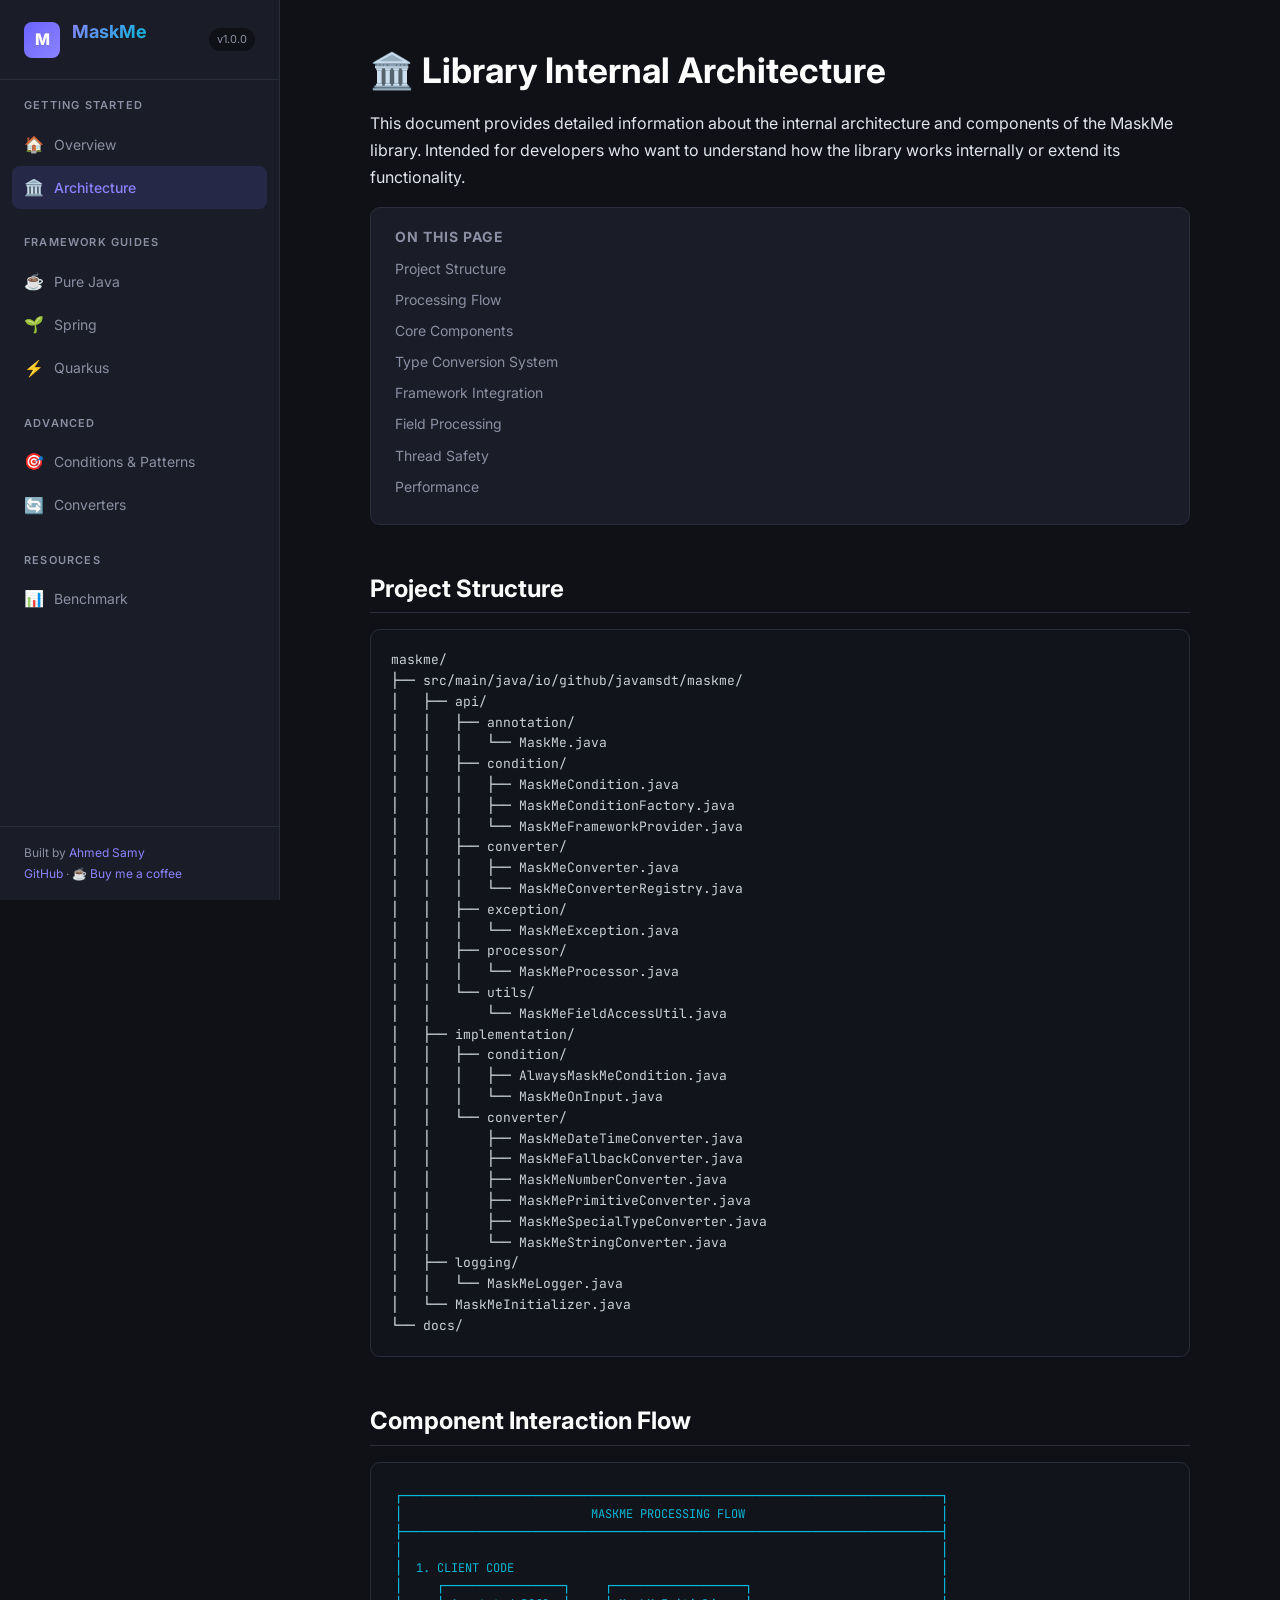
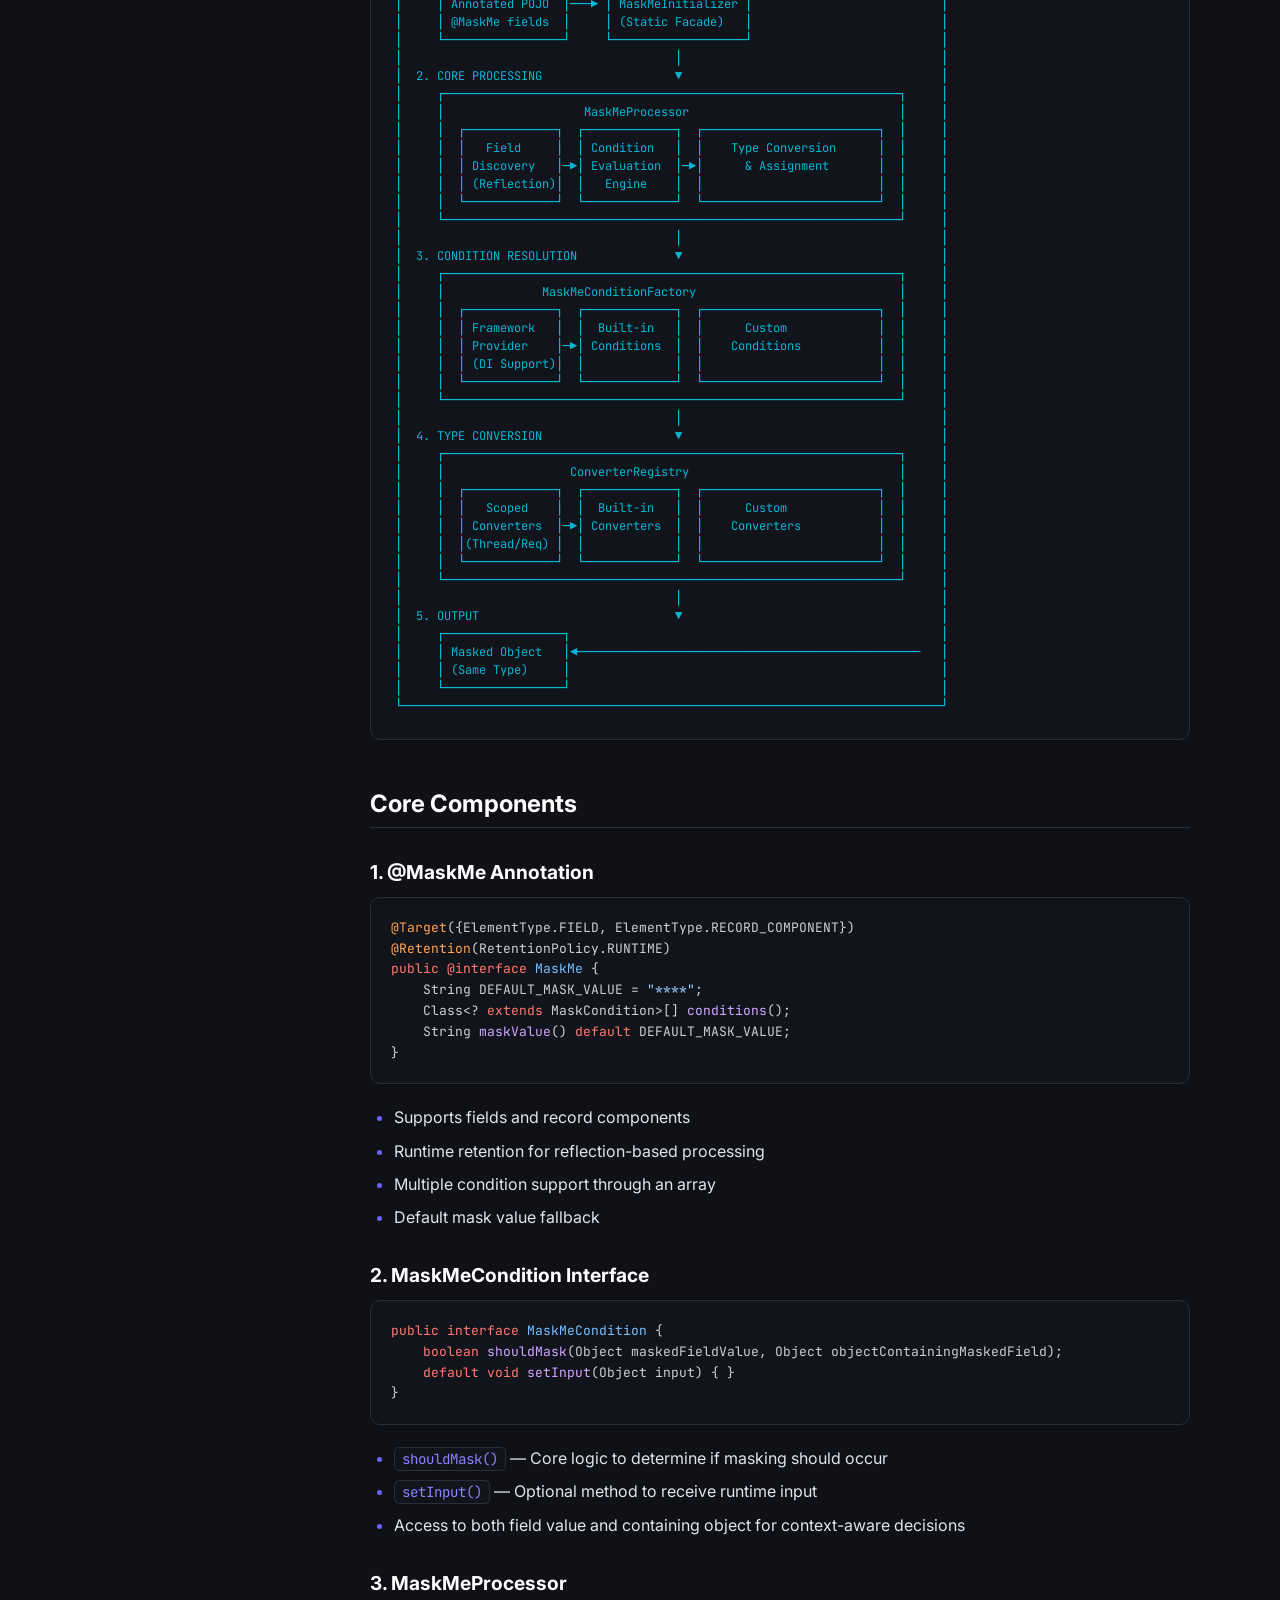
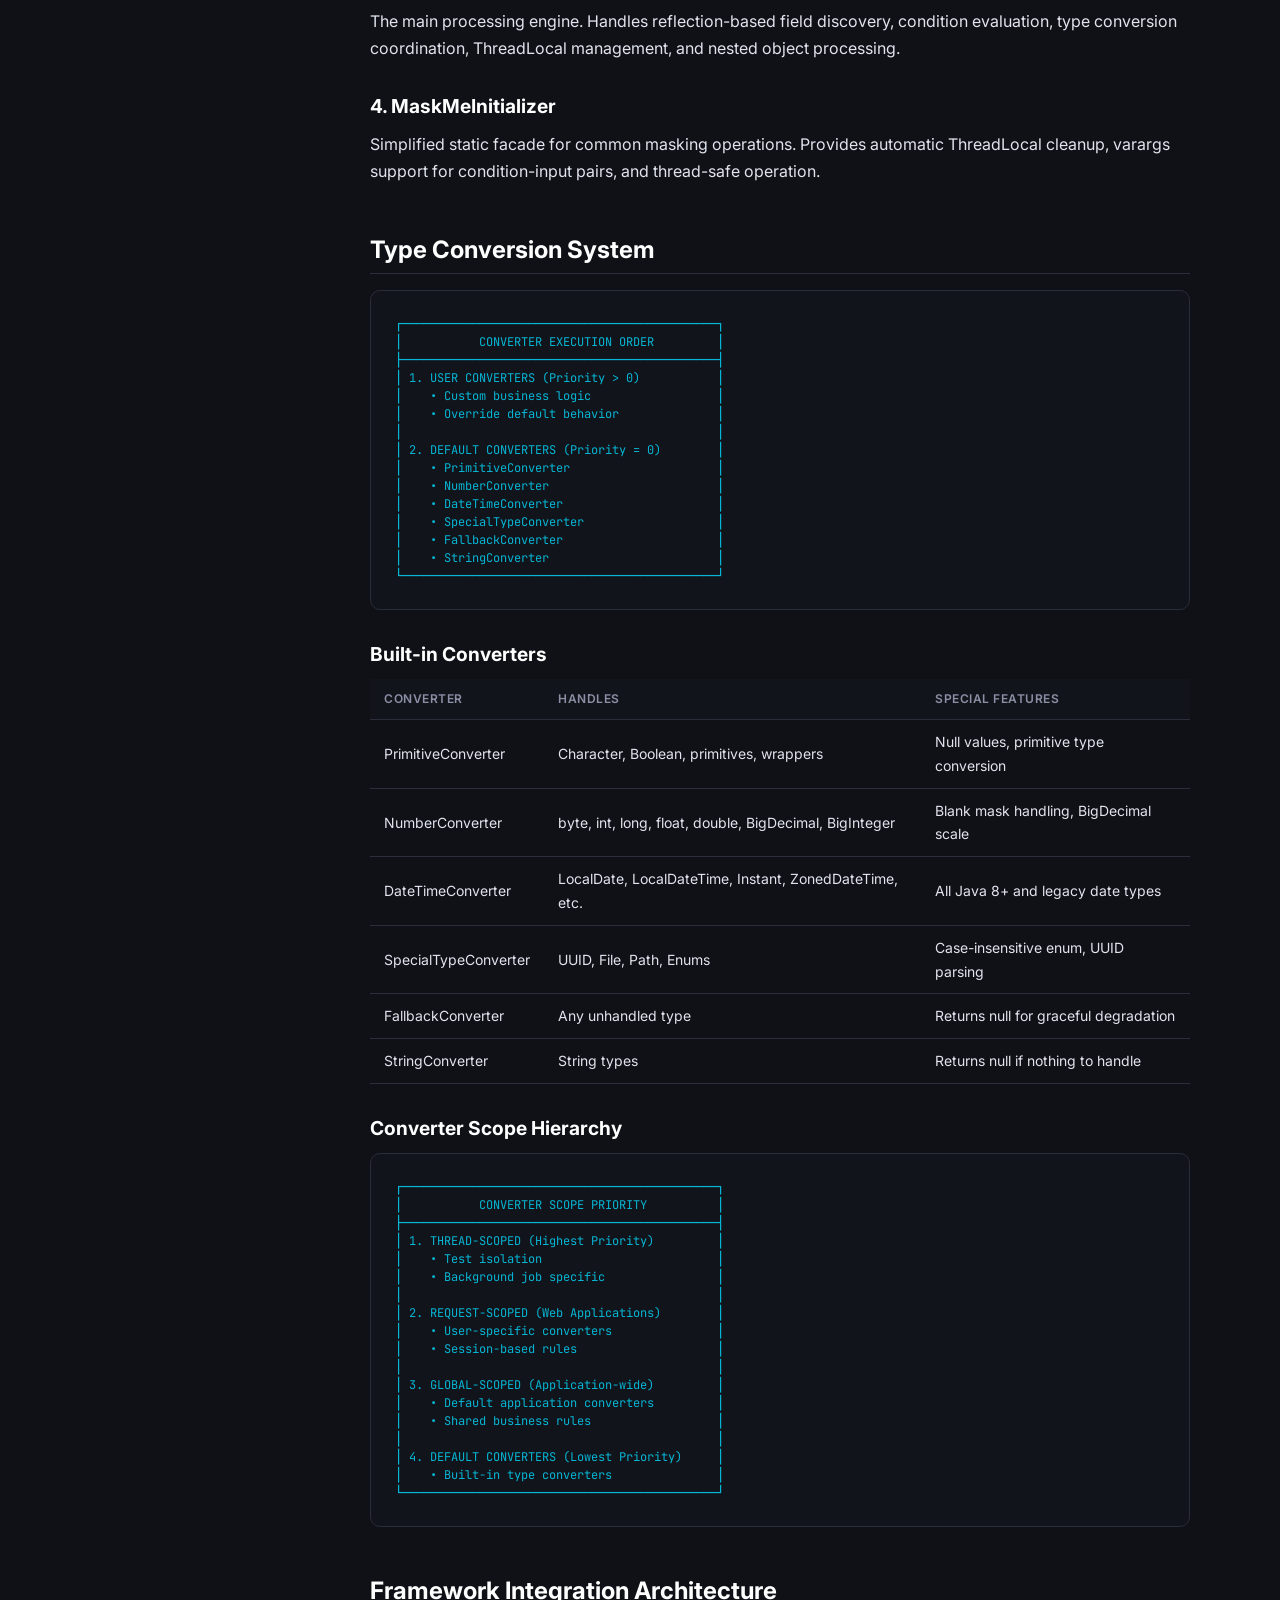
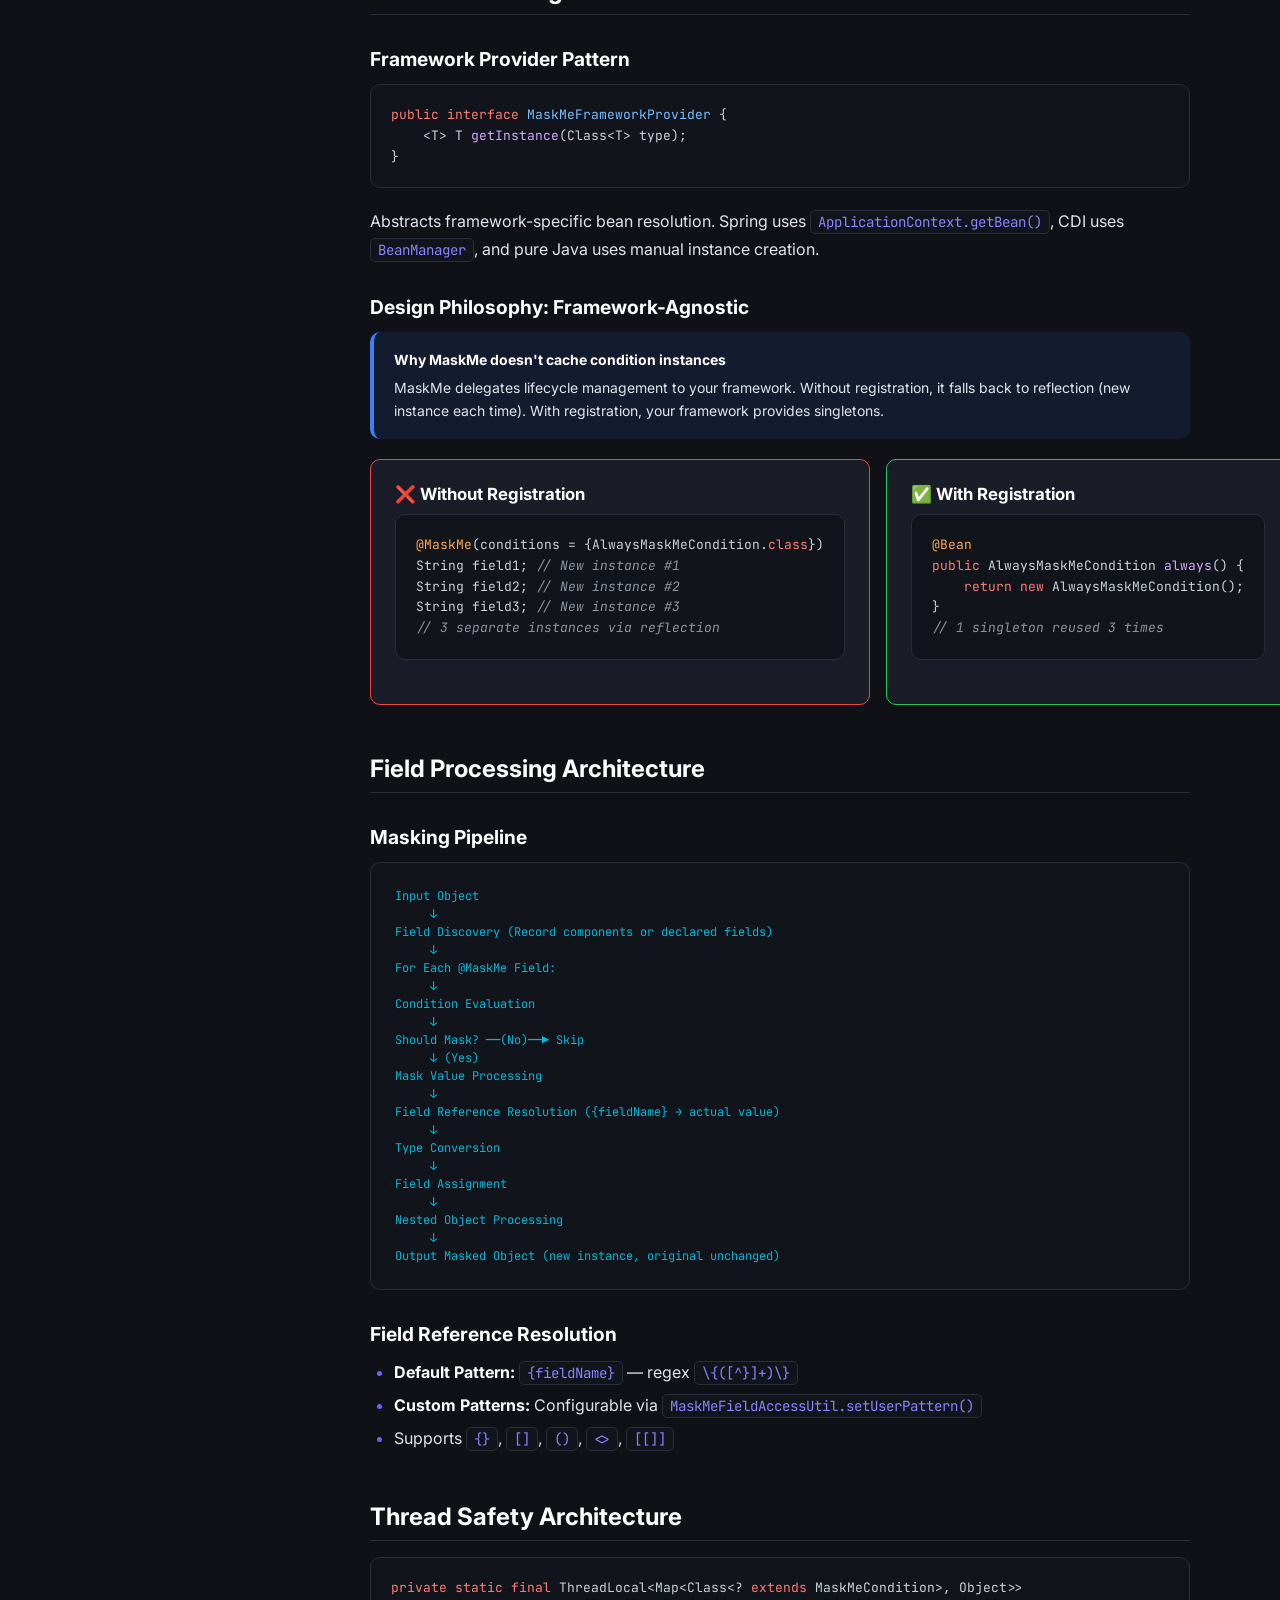
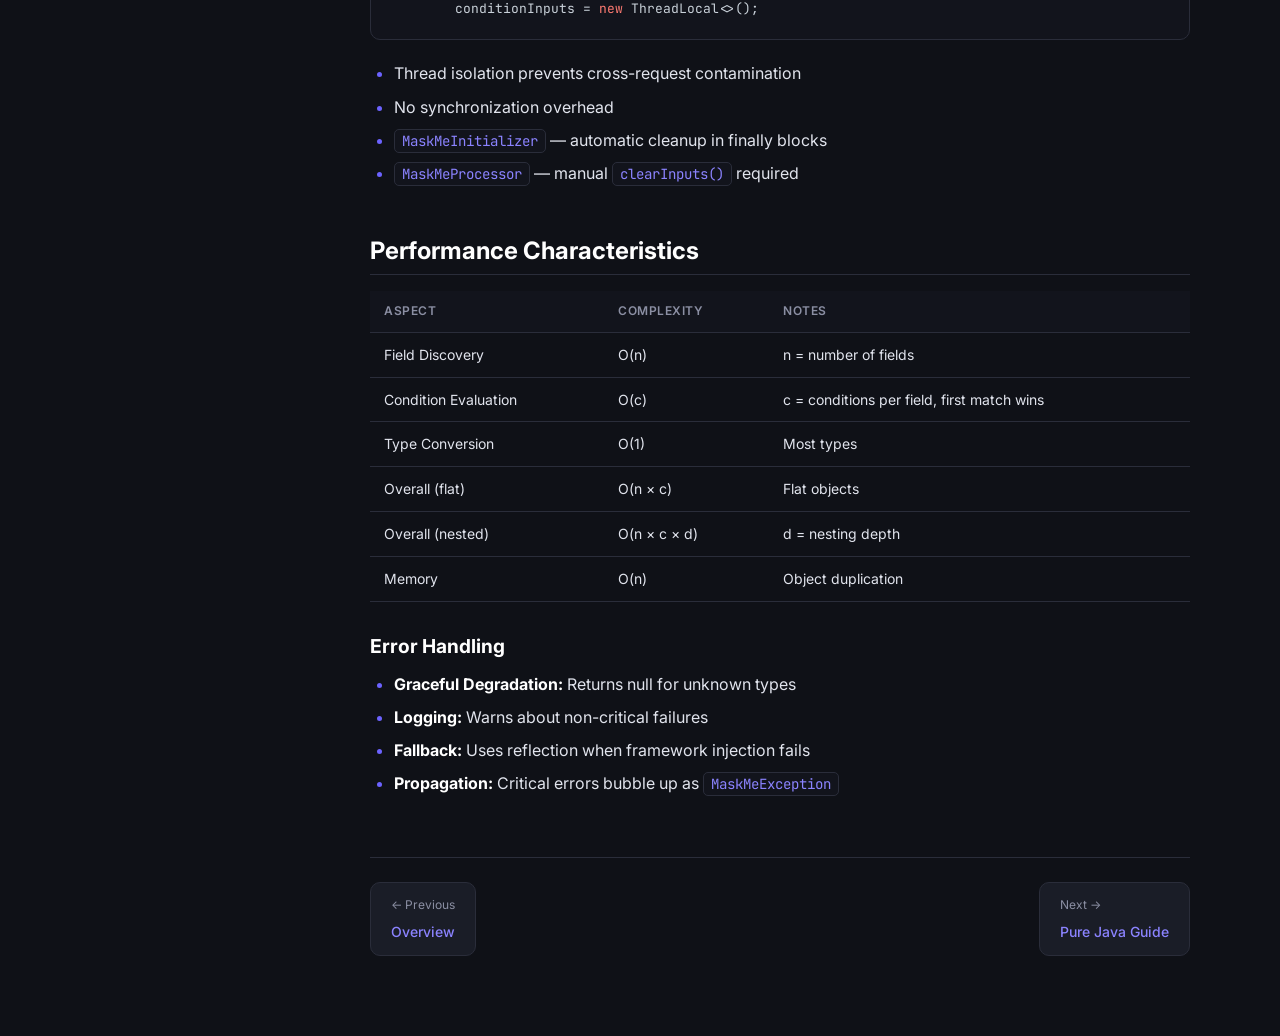
==== website/architecture.html @ a773957c "Adding HTML pages to document the project for easier readability and navigation" ====
<!DOCTYPE html>
<html lang="en">
<head>
  <meta charset="UTF-8">
  <meta name="viewport" content="width=device-width, initial-scale=1.0">
  <title>Architecture – MaskMe</title>
  <link rel="preconnect" href="https://fonts.googleapis.com">
  <link href="https://fonts.googleapis.com/css2?family=Inter:wght@400;500;600;700;800&family=JetBrains+Mono:wght@400;500&display=swap" rel="stylesheet">
  <link rel="stylesheet" href="css/style.css">
</head>
<body>
<button class="menu-toggle" aria-label="Toggle menu">☰</button>
<div class="sidebar-overlay"></div>

<div class="layout">
  <aside class="sidebar">
    <div class="sidebar-header">
      <div class="logo">M</div>
      <h1>MaskMe</h1>
      <span class="version">v1.0.0</span>
    </div>
    <nav class="sidebar-nav">
      <div class="nav-section">
        <div class="nav-section-title">Getting Started</div>
        <a href="index.html" class="nav-link"><span class="icon">🏠</span> Overview</a>
        <a href="architecture.html" class="nav-link active"><span class="icon">🏛️</span> Architecture</a>
      </div>
      <div class="nav-section">
        <div class="nav-section-title">Framework Guides</div>
        <a href="pure-java.html" class="nav-link"><span class="icon">☕</span> Pure Java</a>
        <a href="spring.html" class="nav-link"><span class="icon">🌱</span> Spring</a>
        <a href="quarkus.html" class="nav-link"><span class="icon">⚡</span> Quarkus</a>
      </div>
      <div class="nav-section">
        <div class="nav-section-title">Advanced</div>
        <a href="conditions.html" class="nav-link"><span class="icon">🎯</span> Conditions &amp; Patterns</a>
        <a href="converters.html" class="nav-link"><span class="icon">🔄</span> Converters</a>
      </div>
      <div class="nav-section">
        <div class="nav-section-title">Resources</div>
        <a href="benchmark.html" class="nav-link"><span class="icon">📊</span> Benchmark</a>
      </div>
    </nav>
    <div class="sidebar-footer">
      Built by <a href="https://www.linkedin.com/in/java-msdt/" target="_blank">Ahmed Samy</a><br>
      <a href="https://github.com/JAVA-MSDT/maskme" target="_blank">GitHub</a> · <a href="https://revolut.me/ahmedsamy85" target="_blank">☕ Buy me a coffee</a>
    </div>
  </aside>

  <main class="main">
    <div class="content">

      <h1>🏛️ Library Internal Architecture</h1>
      <p>This document provides detailed information about the internal architecture and components of the MaskMe library. Intended for developers who want to understand how the library works internally or extend its functionality.</p>

      <!-- TOC -->
      <div class="toc">
        <h4>On This Page</h4>
        <ul>
          <li><a href="#project-structure">Project Structure</a></li>
          <li><a href="#processing-flow">Processing Flow</a></li>
          <li><a href="#core-components">Core Components</a></li>
          <li><a href="#type-conversion">Type Conversion System</a></li>
          <li><a href="#framework-integration">Framework Integration</a></li>
          <li><a href="#field-processing">Field Processing</a></li>
          <li><a href="#thread-safety">Thread Safety</a></li>
          <li><a href="#performance">Performance</a></li>
        </ul>
      </div>

      <!-- Project Structure -->
      <h2 id="project-structure">Project Structure</h2>
<pre>maskme/
├── src/main/java/io/github/javamsdt/maskme/
│   ├── api/
│   │   ├── annotation/
│   │   │   └── MaskMe.java
│   │   ├── condition/
│   │   │   ├── MaskMeCondition.java
│   │   │   ├── MaskMeConditionFactory.java
│   │   │   └── MaskMeFrameworkProvider.java
│   │   ├── converter/
│   │   │   ├── MaskMeConverter.java
│   │   │   └── MaskMeConverterRegistry.java
│   │   ├── exception/
│   │   │   └── MaskMeException.java
│   │   ├── processor/
│   │   │   └── MaskMeProcessor.java
│   │   └── utils/
│   │       └── MaskMeFieldAccessUtil.java
│   ├── implementation/
│   │   ├── condition/
│   │   │   ├── AlwaysMaskMeCondition.java
│   │   │   └── MaskMeOnInput.java
│   │   └── converter/
│   │       ├── MaskMeDateTimeConverter.java
│   │       ├── MaskMeFallbackConverter.java
│   │       ├── MaskMeNumberConverter.java
│   │       ├── MaskMePrimitiveConverter.java
│   │       ├── MaskMeSpecialTypeConverter.java
│   │       └── MaskMeStringConverter.java
│   ├── logging/
│   │   └── MaskMeLogger.java
│   └── MaskMeInitializer.java
└── docs/</pre>

      <!-- Processing Flow -->
      <h2 id="processing-flow">Component Interaction Flow</h2>
      <div class="diagram">┌─────────────────────────────────────────────────────────────────────────────┐
│                           MASKME PROCESSING FLOW                            │
├─────────────────────────────────────────────────────────────────────────────┤
│                                                                             │
│  1. CLIENT CODE                                                             │
│     ┌─────────────────┐     ┌───────────────────┐                           │
│     │ Annotated POJO  │───▶ │ MaskMeInitializer │                           │
│     │ @MaskMe fields  │     │ (Static Facade)   │                           │
│     └─────────────────┘     └───────────────────┘                           │
│                                       │                                     │
│  2. CORE PROCESSING                   ▼                                     │
│     ┌─────────────────────────────────────────────────────────────────┐     │
│     │                    MaskMeProcessor                              │     │
│     │  ┌─────────────┐  ┌─────────────┐  ┌─────────────────────────┐  │     │
│     │  │   Field     │  │ Condition   │  │    Type Conversion      │  │     │
│     │  │ Discovery   │─▶│ Evaluation  │─▶│      &amp; Assignment       │  │     │
│     │  │ (Reflection)│  │   Engine    │  │                         │  │     │
│     │  └─────────────┘  └─────────────┘  └─────────────────────────┘  │     │
│     └─────────────────────────────────────────────────────────────────┘     │
│                                       │                                     │
│  3. CONDITION RESOLUTION              ▼                                     │
│     ┌─────────────────────────────────────────────────────────────────┐     │
│     │              MaskMeConditionFactory                             │     │
│     │  ┌─────────────┐  ┌─────────────┐  ┌─────────────────────────┐  │     │
│     │  │ Framework   │  │  Built-in   │  │      Custom             │  │     │
│     │  │ Provider    │─▶│ Conditions  │  │    Conditions           │  │     │
│     │  │ (DI Support)│  │             │  │                         │  │     │
│     │  └─────────────┘  └─────────────┘  └─────────────────────────┘  │     │
│     └─────────────────────────────────────────────────────────────────┘     │
│                                       │                                     │
│  4. TYPE CONVERSION                   ▼                                     │
│     ┌─────────────────────────────────────────────────────────────────┐     │
│     │                  ConverterRegistry                              │     │
│     │  ┌─────────────┐  ┌─────────────┐  ┌─────────────────────────┐  │     │
│     │  │   Scoped    │  │  Built-in   │  │      Custom             │  │     │
│     │  │ Converters  │─▶│ Converters  │  │    Converters           │  │     │
│     │  │(Thread/Req) │  │             │  │                         │  │     │
│     │  └─────────────┘  └─────────────┘  └─────────────────────────┘  │     │
│     └─────────────────────────────────────────────────────────────────┘     │
│                                       │                                     │
│  5. OUTPUT                            ▼                                     │
│     ┌─────────────────┐                                                     │
│     │ Masked Object   │◀─────────────────────────────────────────────────   │
│     │ (Same Type)     │                                                     │
│     └─────────────────┘                                                     │
└─────────────────────────────────────────────────────────────────────────────┘</div>

      <!-- Core Components -->
      <h2 id="core-components">Core Components</h2>

      <h3>1. @MaskMe Annotation</h3>
<pre><span class="an">@Target</span>({ElementType.FIELD, ElementType.RECORD_COMPONENT})
<span class="an">@Retention</span>(RetentionPolicy.RUNTIME)
<span class="kw">public @interface</span> <span class="tp">MaskMe</span> {
    String DEFAULT_MASK_VALUE = <span class="str">"****"</span>;
    Class&lt;? <span class="kw">extends</span> MaskCondition&gt;[] <span class="fn">conditions</span>();
    String <span class="fn">maskValue</span>() <span class="kw">default</span> DEFAULT_MASK_VALUE;
}</pre>
      <ul>
        <li>Supports fields and record components</li>
        <li>Runtime retention for reflection-based processing</li>
        <li>Multiple condition support through an array</li>
        <li>Default mask value fallback</li>
      </ul>

      <h3>2. MaskMeCondition Interface</h3>
<pre><span class="kw">public interface</span> <span class="tp">MaskMeCondition</span> {
    <span class="kw">boolean</span> <span class="fn">shouldMask</span>(Object maskedFieldValue, Object objectContainingMaskedField);
    <span class="kw">default void</span> <span class="fn">setInput</span>(Object input) { }
}</pre>
      <ul>
        <li><code>shouldMask()</code> — Core logic to determine if masking should occur</li>
        <li><code>setInput()</code> — Optional method to receive runtime input</li>
        <li>Access to both field value and containing object for context-aware decisions</li>
      </ul>

      <h3>3. MaskMeProcessor</h3>
      <p>The main processing engine. Handles reflection-based field discovery, condition evaluation, type conversion coordination, ThreadLocal management, and nested object processing.</p>

      <h3>4. MaskMeInitializer</h3>
      <p>Simplified static facade for common masking operations. Provides automatic ThreadLocal cleanup, varargs support for condition-input pairs, and thread-safe operation.</p>

      <!-- Type Conversion -->
      <h2 id="type-conversion">Type Conversion System</h2>

      <div class="diagram">┌─────────────────────────────────────────────┐
│           CONVERTER EXECUTION ORDER         │
├─────────────────────────────────────────────┤
│ 1. USER CONVERTERS (Priority &gt; 0)           │
│    • Custom business logic                  │
│    • Override default behavior              │
│                                             │
│ 2. DEFAULT CONVERTERS (Priority = 0)        │
│    • PrimitiveConverter                     │
│    • NumberConverter                        │
│    • DateTimeConverter                      │
│    • SpecialTypeConverter                   │
│    • FallbackConverter                      │
│    • StringConverter                        │
└─────────────────────────────────────────────┘</div>

      <h3>Built-in Converters</h3>
      <table>
        <thead><tr><th>Converter</th><th>Handles</th><th>Special Features</th></tr></thead>
        <tbody>
          <tr><td>PrimitiveConverter</td><td>Character, Boolean, primitives, wrappers</td><td>Null values, primitive type conversion</td></tr>
          <tr><td>NumberConverter</td><td>byte, int, long, float, double, BigDecimal, BigInteger</td><td>Blank mask handling, BigDecimal scale</td></tr>
          <tr><td>DateTimeConverter</td><td>LocalDate, LocalDateTime, Instant, ZonedDateTime, etc.</td><td>All Java 8+ and legacy date types</td></tr>
          <tr><td>SpecialTypeConverter</td><td>UUID, File, Path, Enums</td><td>Case-insensitive enum, UUID parsing</td></tr>
          <tr><td>FallbackConverter</td><td>Any unhandled type</td><td>Returns null for graceful degradation</td></tr>
          <tr><td>StringConverter</td><td>String types</td><td>Returns null if nothing to handle</td></tr>
        </tbody>
      </table>

      <h3>Converter Scope Hierarchy</h3>
      <div class="diagram">┌─────────────────────────────────────────────┐
│           CONVERTER SCOPE PRIORITY          │
├─────────────────────────────────────────────┤
│ 1. THREAD-SCOPED (Highest Priority)         │
│    • Test isolation                         │
│    • Background job specific                │
│                                             │
│ 2. REQUEST-SCOPED (Web Applications)        │
│    • User-specific converters               │
│    • Session-based rules                    │
│                                             │
│ 3. GLOBAL-SCOPED (Application-wide)         │
│    • Default application converters         │
│    • Shared business rules                  │
│                                             │
│ 4. DEFAULT CONVERTERS (Lowest Priority)     │
│    • Built-in type converters               │
└─────────────────────────────────────────────┘</div>

      <!-- Framework Integration -->
      <h2 id="framework-integration">Framework Integration Architecture</h2>

      <h3>Framework Provider Pattern</h3>
<pre><span class="kw">public interface</span> <span class="tp">MaskMeFrameworkProvider</span> {
    &lt;T&gt; T <span class="fn">getInstance</span>(Class&lt;T&gt; type);
}</pre>
      <p>Abstracts framework-specific bean resolution. Spring uses <code>ApplicationContext.getBean()</code>, CDI uses <code>BeanManager</code>, and pure Java uses manual instance creation.</p>

      <h3>Design Philosophy: Framework-Agnostic</h3>
      <div class="callout info">
        <strong>Why MaskMe doesn't cache condition instances</strong>
        MaskMe delegates lifecycle management to your framework. Without registration, it falls back to reflection (new instance each time). With registration, your framework provides singletons.
      </div>

      <div class="compare">
        <div class="card bad">
          <h4>❌ Without Registration</h4>
<pre><span class="an">@MaskMe</span>(conditions = {AlwaysMaskMeCondition.<span class="kw">class</span>})
String field1; <span class="cm">// New instance #1</span>
String field2; <span class="cm">// New instance #2</span>
String field3; <span class="cm">// New instance #3</span>
<span class="cm">// 3 separate instances via reflection</span></pre>
        </div>
        <div class="card good">
          <h4>✅ With Registration</h4>
<pre><span class="an">@Bean</span>
<span class="kw">public</span> AlwaysMaskMeCondition <span class="fn">always</span>() {
    <span class="kw">return new</span> AlwaysMaskMeCondition();
}
<span class="cm">// 1 singleton reused 3 times</span></pre>
        </div>
      </div>

      <!-- Field Processing -->
      <h2 id="field-processing">Field Processing Architecture</h2>

      <h3>Masking Pipeline</h3>
      <div class="diagram">Input Object
     ↓
Field Discovery (Record components or declared fields)
     ↓
For Each @MaskMe Field:
     ↓
Condition Evaluation
     ↓
Should Mask? ──(No)──▶ Skip
     ↓ (Yes)
Mask Value Processing
     ↓
Field Reference Resolution ({fieldName} → actual value)
     ↓
Type Conversion
     ↓
Field Assignment
     ↓
Nested Object Processing
     ↓
Output Masked Object (new instance, original unchanged)</div>

      <h3>Field Reference Resolution</h3>
      <ul>
        <li><strong>Default Pattern:</strong> <code>{fieldName}</code> — regex <code>\{([^}]+)\}</code></li>
        <li><strong>Custom Patterns:</strong> Configurable via <code>MaskMeFieldAccessUtil.setUserPattern()</code></li>
        <li>Supports <code>{}</code>, <code>[]</code>, <code>()</code>, <code>&lt;&gt;</code>, <code>[[]]</code></li>
      </ul>

      <!-- Thread Safety -->
      <h2 id="thread-safety">Thread Safety Architecture</h2>
<pre><span class="kw">private static final</span> ThreadLocal&lt;Map&lt;Class&lt;? <span class="kw">extends</span> MaskMeCondition&gt;, Object&gt;&gt;
        conditionInputs = <span class="kw">new</span> ThreadLocal&lt;&gt;();</pre>
      <ul>
        <li>Thread isolation prevents cross-request contamination</li>
        <li>No synchronization overhead</li>
        <li><code>MaskMeInitializer</code> — automatic cleanup in finally blocks</li>
        <li><code>MaskMeProcessor</code> — manual <code>clearInputs()</code> required</li>
      </ul>

      <!-- Performance -->
      <h2 id="performance">Performance Characteristics</h2>
      <table>
        <thead><tr><th>Aspect</th><th>Complexity</th><th>Notes</th></tr></thead>
        <tbody>
          <tr><td>Field Discovery</td><td>O(n)</td><td>n = number of fields</td></tr>
          <tr><td>Condition Evaluation</td><td>O(c)</td><td>c = conditions per field, first match wins</td></tr>
          <tr><td>Type Conversion</td><td>O(1)</td><td>Most types</td></tr>
          <tr><td>Overall (flat)</td><td>O(n × c)</td><td>Flat objects</td></tr>
          <tr><td>Overall (nested)</td><td>O(n × c × d)</td><td>d = nesting depth</td></tr>
          <tr><td>Memory</td><td>O(n)</td><td>Object duplication</td></tr>
        </tbody>
      </table>

      <h3>Error Handling</h3>
      <ul>
        <li><strong>Graceful Degradation:</strong> Returns null for unknown types</li>
        <li><strong>Logging:</strong> Warns about non-critical failures</li>
        <li><strong>Fallback:</strong> Uses reflection when framework injection fails</li>
        <li><strong>Propagation:</strong> Critical errors bubble up as <code>MaskMeException</code></li>
      </ul>

      <!-- Page Nav -->
      <div class="page-nav">
        <a href="index.html">
          <span class="label">← Previous</span>
          <span class="title">Overview</span>
        </a>
        <a href="pure-java.html">
          <span class="label">Next →</span>
          <span class="title">Pure Java Guide</span>
        </a>
      </div>

    </div>
  </main>
</div>

<script src="js/main.js"></script>
</body>
</html>
---- website/css/style.css ----
/* ===== CSS Variables ===== */
:root {
  --bg: #0f1117;
  --bg-card: #1a1d27;
  --bg-code: #12141c;
  --border: #2a2d3a;
  --text: #e1e4ed;
  --text-muted: #8b8fa3;
  --accent: #6c63ff;
  --accent-light: #8b83ff;
  --accent-glow: rgba(108, 99, 255, 0.15);
  --green: #22c55e;
  --green-bg: rgba(34, 197, 94, 0.1);
  --amber: #f59e0b;
  --amber-bg: rgba(245, 158, 11, 0.1);
  --red: #ef4444;
  --red-bg: rgba(239, 68, 68, 0.1);
  --blue: #3b82f6;
  --blue-bg: rgba(59, 130, 246, 0.1);
  --cyan: #06b6d4;
  --sidebar-w: 280px;
  --header-h: 60px;
  --radius: 10px;
  --font: 'Inter', -apple-system, BlinkMacSystemFont, 'Segoe UI', sans-serif;
  --font-mono: 'JetBrains Mono', 'Fira Code', 'Cascadia Code', monospace;
}

/* ===== Reset ===== */
*, *::before, *::after { box-sizing: border-box; margin: 0; padding: 0; }
html { scroll-behavior: smooth; font-size: 16px; }
body {
  font-family: var(--font);
  background: var(--bg);
  color: var(--text);
  line-height: 1.7;
  -webkit-font-smoothing: antialiased;
}

/* ===== Layout ===== */
.layout {
  display: flex;
  min-height: 100vh;
}

/* ===== Sidebar ===== */
.sidebar {
  position: fixed;
  top: 0;
  left: 0;
  width: var(--sidebar-w);
  height: 100vh;
  background: var(--bg-card);
  border-right: 1px solid var(--border);
  display: flex;
  flex-direction: column;
  z-index: 100;
  transition: transform 0.3s ease;
}
.sidebar-header {
  padding: 20px 24px;
  border-bottom: 1px solid var(--border);
  display: flex;
  align-items: center;
  gap: 12px;
}
.sidebar-header .logo {
  width: 36px;
  height: 36px;
  background: linear-gradient(135deg, var(--accent), var(--accent-light));
  border-radius: 8px;
  display: flex;
  align-items: center;
  justify-content: center;
  font-weight: 800;
  font-size: 16px;
  color: #fff;
}
.sidebar-header h1 {
  font-size: 18px;
  font-weight: 700;
  background: linear-gradient(135deg, var(--accent-light), var(--cyan));
  -webkit-background-clip: text;
  -webkit-text-fill-color: transparent;
}
.sidebar-header .version {
  font-size: 11px;
  color: var(--text-muted);
  background: var(--bg);
  padding: 2px 8px;
  border-radius: 20px;
  margin-left: auto;
}
.sidebar-nav {
  flex: 1;
  overflow-y: auto;
  padding: 16px 12px;
}
.sidebar-nav::-webkit-scrollbar { width: 4px; }
.sidebar-nav::-webkit-scrollbar-thumb { background: var(--border); border-radius: 4px; }
.nav-section {
  margin-bottom: 24px;
}
.nav-section-title {
  font-size: 11px;
  font-weight: 600;
  text-transform: uppercase;
  letter-spacing: 1.2px;
  color: var(--text-muted);
  padding: 0 12px;
  margin-bottom: 8px;
}
.nav-link {
  display: flex;
  align-items: center;
  gap: 10px;
  padding: 8px 12px;
  border-radius: 8px;
  color: var(--text-muted);
  text-decoration: none;
  font-size: 14px;
  transition: all 0.15s ease;
}
.nav-link:hover {
  color: var(--text);
  background: var(--accent-glow);
}
.nav-link.active {
  color: var(--accent-light);
  background: var(--accent-glow);
  font-weight: 500;
}
.nav-link .icon {
  font-size: 16px;
  width: 20px;
  text-align: center;
}
.sidebar-footer {
  padding: 16px 24px;
  border-top: 1px solid var(--border);
  font-size: 12px;
  color: var(--text-muted);
}
.sidebar-footer a {
  color: var(--accent-light);
  text-decoration: none;
}
.sidebar-footer a:hover { text-decoration: underline; }

/* ===== Mobile Toggle ===== */
.menu-toggle {
  display: none;
  position: fixed;
  top: 14px;
  left: 14px;
  z-index: 200;
  background: var(--bg-card);
  border: 1px solid var(--border);
  border-radius: 8px;
  padding: 8px 10px;
  color: var(--text);
  font-size: 20px;
  cursor: pointer;
}
.sidebar-overlay {
  display: none;
  position: fixed;
  inset: 0;
  background: rgba(0,0,0,0.5);
  z-index: 90;
}

/* ===== Main Content ===== */
.main {
  margin-left: var(--sidebar-w);
  flex: 1;
  min-width: 0;
}
.content {
  max-width: 900px;
  margin: 0 auto;
  padding: 48px 40px 80px;
}

/* ===== Typography ===== */
h1, h2, h3, h4, h5, h6 { color: #fff; line-height: 1.3; }
h1 { font-size: 2.2rem; margin-bottom: 16px; }
h2 {
  font-size: 1.5rem;
  margin-top: 48px;
  margin-bottom: 16px;
  padding-bottom: 8px;
  border-bottom: 1px solid var(--border);
}
h3 { font-size: 1.2rem; margin-top: 32px; margin-bottom: 12px; }
h4 { font-size: 1.05rem; margin-top: 24px; margin-bottom: 8px; }
p { margin-bottom: 16px; }
a { color: var(--accent-light); text-decoration: none; }
a:hover { text-decoration: underline; }
strong { color: #fff; }
ul, ol { margin-bottom: 16px; padding-left: 24px; }
li { margin-bottom: 6px; }
li::marker { color: var(--accent); }
hr { border: none; border-top: 1px solid var(--border); margin: 40px 0; }

/* ===== Hero ===== */
.hero {
  background: linear-gradient(135deg, var(--accent-glow), var(--bg-card));
  border: 1px solid var(--border);
  border-radius: var(--radius);
  padding: 40px;
  margin-bottom: 40px;
}
.hero h1 {
  font-size: 2.5rem;
  background: linear-gradient(135deg, #fff, var(--accent-light));
  -webkit-background-clip: text;
  -webkit-text-fill-color: transparent;
}
.hero p { color: var(--text-muted); font-size: 1.1rem; max-width: 600px; }
.badge-row { display: flex; flex-wrap: wrap; gap: 8px; margin-top: 16px; }
.badge {
  display: inline-flex;
  align-items: center;
  gap: 6px;
  padding: 4px 12px;
  border-radius: 20px;
  font-size: 12px;
  font-weight: 500;
}
.badge.green { background: var(--green-bg); color: var(--green); }
.badge.blue { background: var(--blue-bg); color: var(--blue); }
.badge.amber { background: var(--amber-bg); color: var(--amber); }

/* ===== Cards ===== */
.card {
  background: var(--bg-card);
  border: 1px solid var(--border);
  border-radius: var(--radius);
  padding: 24px;
  margin-bottom: 20px;
}
.card-grid {
  display: grid;
  grid-template-columns: repeat(auto-fit, minmax(260px, 1fr));
  gap: 16px;
  margin-bottom: 24px;
}
.card h4 { margin-top: 0; }
.card .icon-lg {
  font-size: 28px;
  margin-bottom: 12px;
  display: block;
}

/* ===== Code Blocks ===== */
pre {
  background: var(--bg-code);
  border: 1px solid var(--border);
  border-radius: var(--radius);
  padding: 20px;
  overflow-x: auto;
  margin-bottom: 20px;
  font-family: var(--font-mono);
  font-size: 13px;
  line-height: 1.6;
  color: #c9d1d9;
}
code {
  font-family: var(--font-mono);
  font-size: 0.88em;
}
:not(pre) > code {
  background: var(--bg-code);
  border: 1px solid var(--border);
  padding: 2px 7px;
  border-radius: 5px;
  color: var(--accent-light);
}
/* Syntax highlighting tokens */
.kw { color: #ff7b72; }
.str { color: #a5d6ff; }
.cm { color: #8b949e; font-style: italic; }
.fn { color: #d2a8ff; }
.an { color: #ffa657; }
.tp { color: #79c0ff; }
.num { color: #79c0ff; }

/* ===== Tables ===== */
table {
  width: 100%;
  border-collapse: collapse;
  margin-bottom: 24px;
  font-size: 14px;
}
th, td {
  padding: 10px 14px;
  text-align: left;
  border-bottom: 1px solid var(--border);
}
th {
  background: var(--bg-code);
  color: var(--text-muted);
  font-weight: 600;
  font-size: 12px;
  text-transform: uppercase;
  letter-spacing: 0.5px;
}
tr:hover td { background: rgba(108, 99, 255, 0.04); }

/* ===== Callouts ===== */
.callout {
  border-radius: var(--radius);
  padding: 16px 20px;
  margin-bottom: 20px;
  border-left: 4px solid;
  font-size: 14px;
}
.callout.info { border-color: var(--blue); background: var(--blue-bg); }
.callout.warn { border-color: var(--amber); background: var(--amber-bg); }
.callout.danger { border-color: var(--red); background: var(--red-bg); }
.callout.success { border-color: var(--green); background: var(--green-bg); }
.callout strong { display: block; margin-bottom: 4px; }

/* ===== Tabs ===== */
.tabs {
  display: flex;
  gap: 0;
  border-bottom: 1px solid var(--border);
  margin-bottom: 20px;
}
.tab-btn {
  padding: 10px 20px;
  background: none;
  border: none;
  color: var(--text-muted);
  font-size: 14px;
  cursor: pointer;
  border-bottom: 2px solid transparent;
  transition: all 0.15s ease;
  font-family: var(--font);
}
.tab-btn:hover { color: var(--text); }
.tab-btn.active {
  color: var(--accent-light);
  border-bottom-color: var(--accent);
}
.tab-panel { display: none; }
.tab-panel.active { display: block; }

/* ===== Diagram / ASCII Art ===== */
.diagram {
  background: var(--bg-code);
  border: 1px solid var(--border);
  border-radius: var(--radius);
  padding: 24px;
  overflow-x: auto;
  margin-bottom: 20px;
  font-family: var(--font-mono);
  font-size: 12px;
  line-height: 1.5;
  color: var(--cyan);
  white-space: pre;
}

/* ===== Step Indicator ===== */
.step {
  display: flex;
  gap: 16px;
  margin-bottom: 28px;
}
.step-num {
  flex-shrink: 0;
  width: 32px;
  height: 32px;
  background: var(--accent);
  color: #fff;
  border-radius: 50%;
  display: flex;
  align-items: center;
  justify-content: center;
  font-weight: 700;
  font-size: 14px;
}
.step-content { flex: 1; }
.step-content h4 { margin-top: 4px; }

/* ===== Feature List ===== */
.feature-list {
  list-style: none;
  padding: 0;
}
.feature-list li {
  padding: 8px 0;
  display: flex;
  align-items: flex-start;
  gap: 10px;
}
.feature-list li::before {
  content: '✓';
  color: var(--green);
  font-weight: 700;
  flex-shrink: 0;
  margin-top: 2px;
}

/* ===== Comparison ===== */
.compare {
  display: grid;
  grid-template-columns: 1fr 1fr;
  gap: 16px;
  margin-bottom: 24px;
}
.compare .card { margin-bottom: 0; }
.compare .card.good { border-color: var(--green); }
.compare .card.bad { border-color: var(--red); }

/* ===== Page Navigation ===== */
.page-nav {
  display: flex;
  justify-content: space-between;
  margin-top: 60px;
  padding-top: 24px;
  border-top: 1px solid var(--border);
}
.page-nav a {
  display: flex;
  flex-direction: column;
  gap: 4px;
  padding: 12px 20px;
  background: var(--bg-card);
  border: 1px solid var(--border);
  border-radius: var(--radius);
  text-decoration: none;
  transition: border-color 0.15s ease;
  max-width: 45%;
}
.page-nav a:hover { border-color: var(--accent); }
.page-nav a .label { font-size: 12px; color: var(--text-muted); }
.page-nav a .title { font-size: 14px; color: var(--accent-light); font-weight: 500; }

/* ===== TOC (On-page) ===== */
.toc {
  background: var(--bg-card);
  border: 1px solid var(--border);
  border-radius: var(--radius);
  padding: 20px 24px;
  margin-bottom: 32px;
}
.toc h4 { margin-top: 0; font-size: 14px; color: var(--text-muted); text-transform: uppercase; letter-spacing: 1px; }
.toc ul { list-style: none; padding: 0; margin: 0; }
.toc li { margin-bottom: 4px; }
.toc a { color: var(--text-muted); font-size: 14px; }
.toc a:hover { color: var(--accent-light); }

/* ===== Install Snippet ===== */
.install-tabs {
  display: flex;
  gap: 0;
  margin-bottom: 0;
}
.install-tab {
  padding: 8px 16px;
  background: var(--bg-code);
  border: 1px solid var(--border);
  border-bottom: none;
  color: var(--text-muted);
  font-size: 13px;
  cursor: pointer;
  font-family: var(--font);
  border-radius: var(--radius) var(--radius) 0 0;
}
.install-tab.active {
  background: var(--bg-card);
  color: var(--accent-light);
  border-bottom-color: var(--bg-card);
}
.install-panel {
  display: none;
  margin-top: -1px;
}
.install-panel.active { display: block; }
.install-panel pre {
  border-radius: 0 var(--radius) var(--radius) var(--radius);
  margin-bottom: 24px;
}

/* ===== Responsive ===== */
@media (max-width: 900px) {
  .sidebar { transform: translateX(-100%); }
  .sidebar.open { transform: translateX(0); }
  .sidebar-overlay.open { display: block; }
  .menu-toggle { display: block; }
  .main { margin-left: 0; }
  .content { padding: 24px 20px 60px; }
  .hero { padding: 24px; }
  .hero h1 { font-size: 1.8rem; }
  .compare { grid-template-columns: 1fr; }
  .card-grid { grid-template-columns: 1fr; }
}
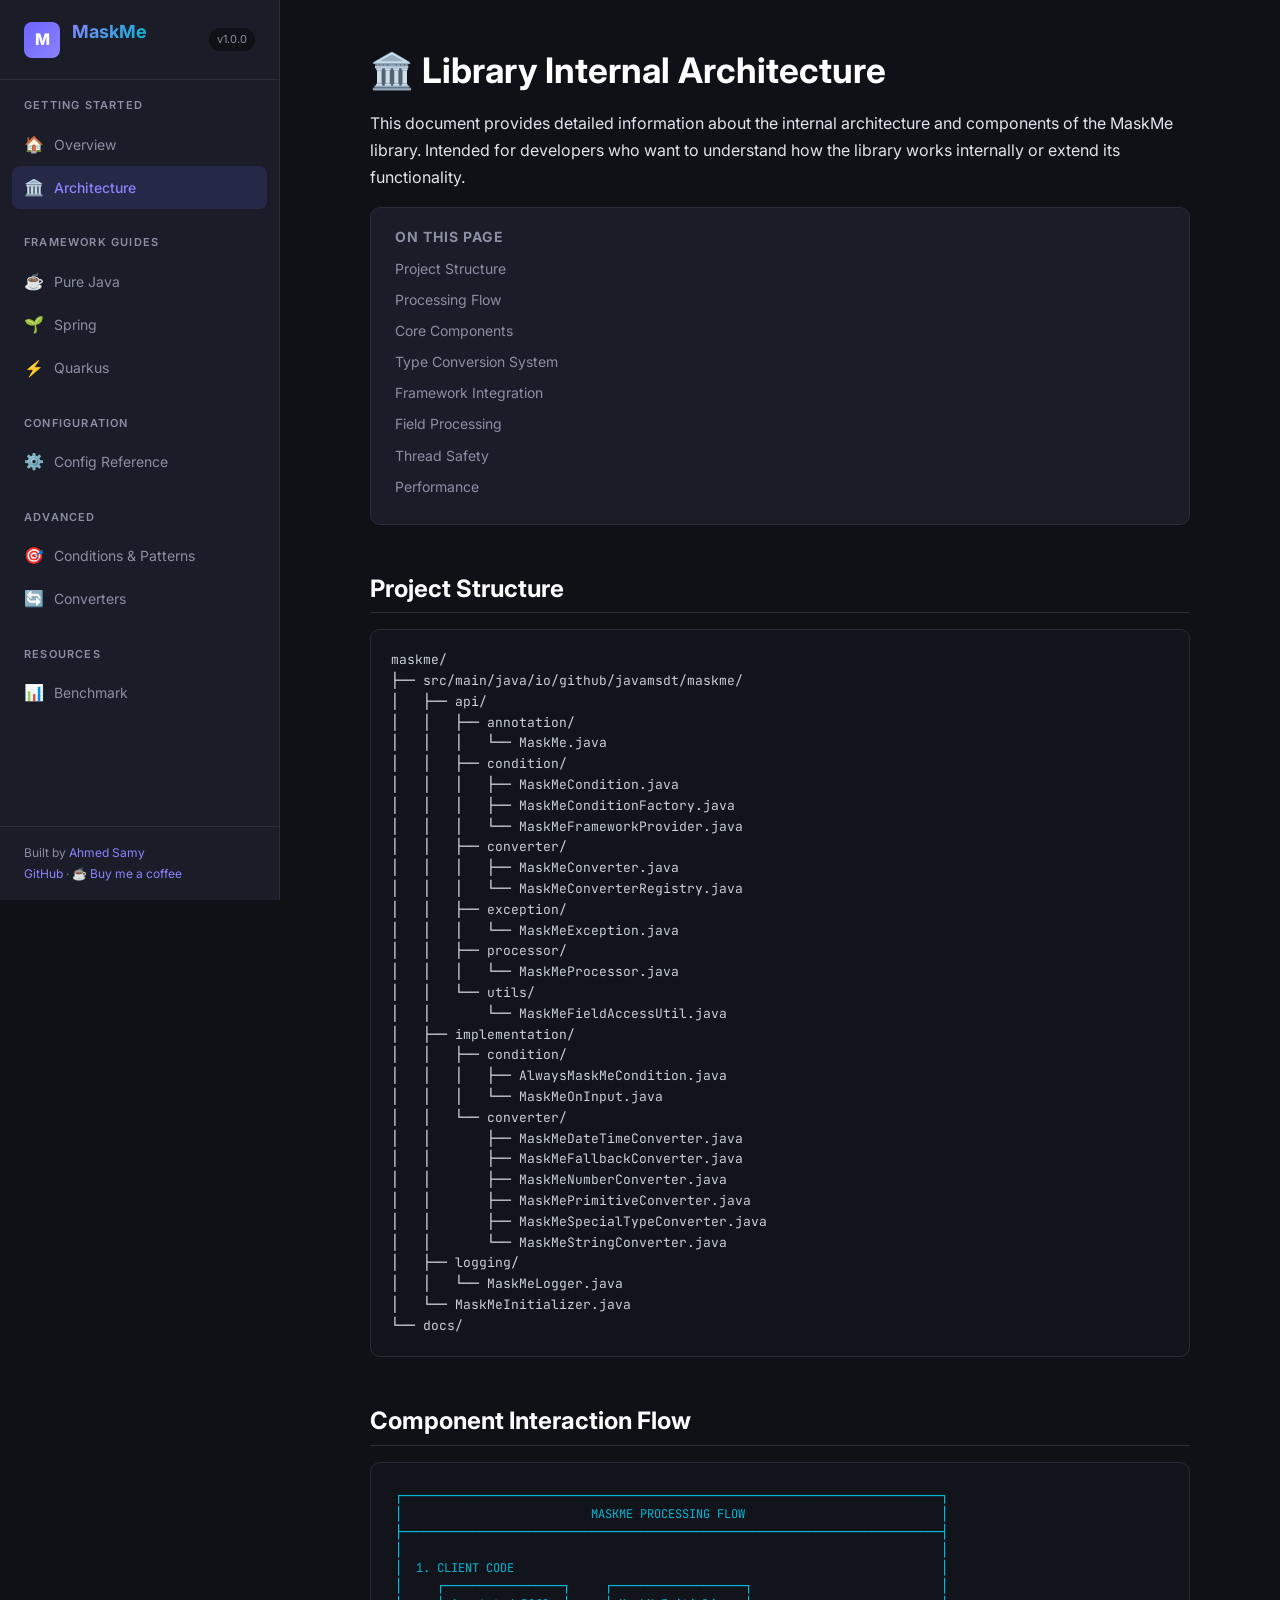
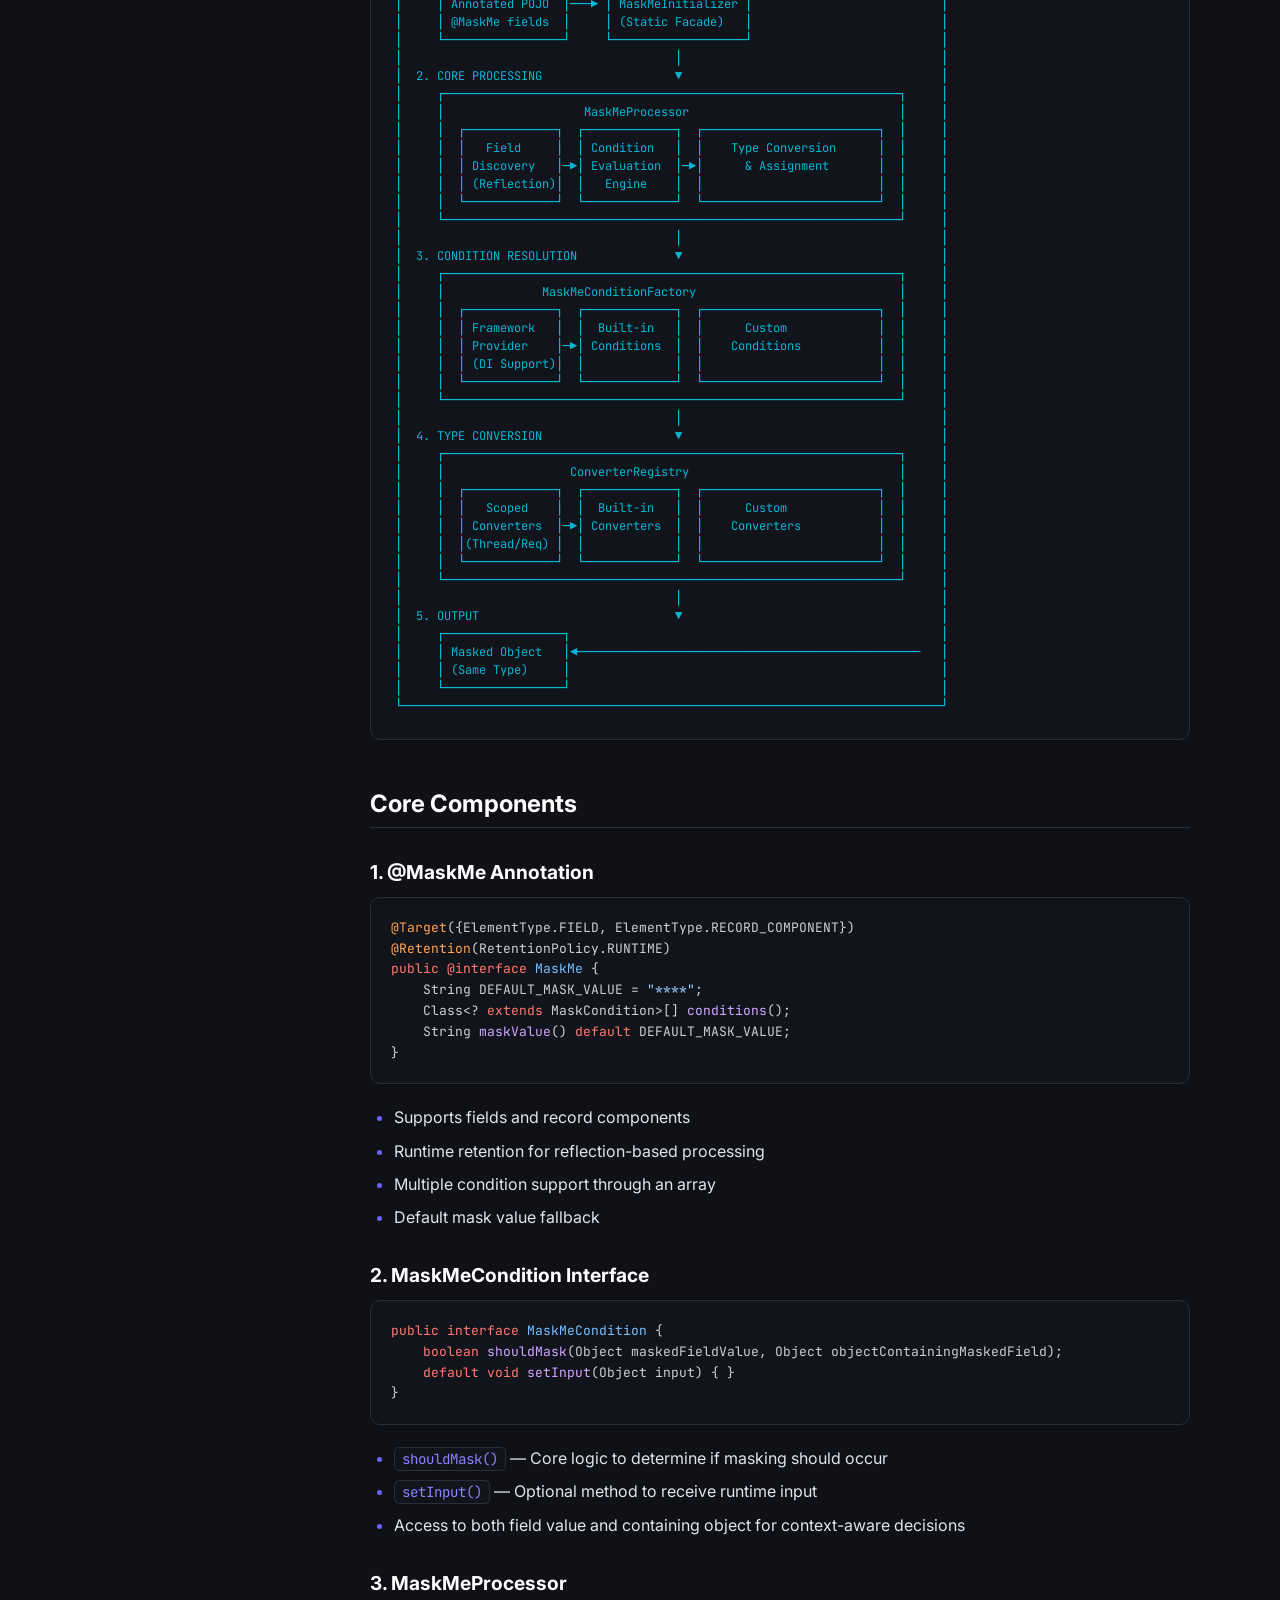
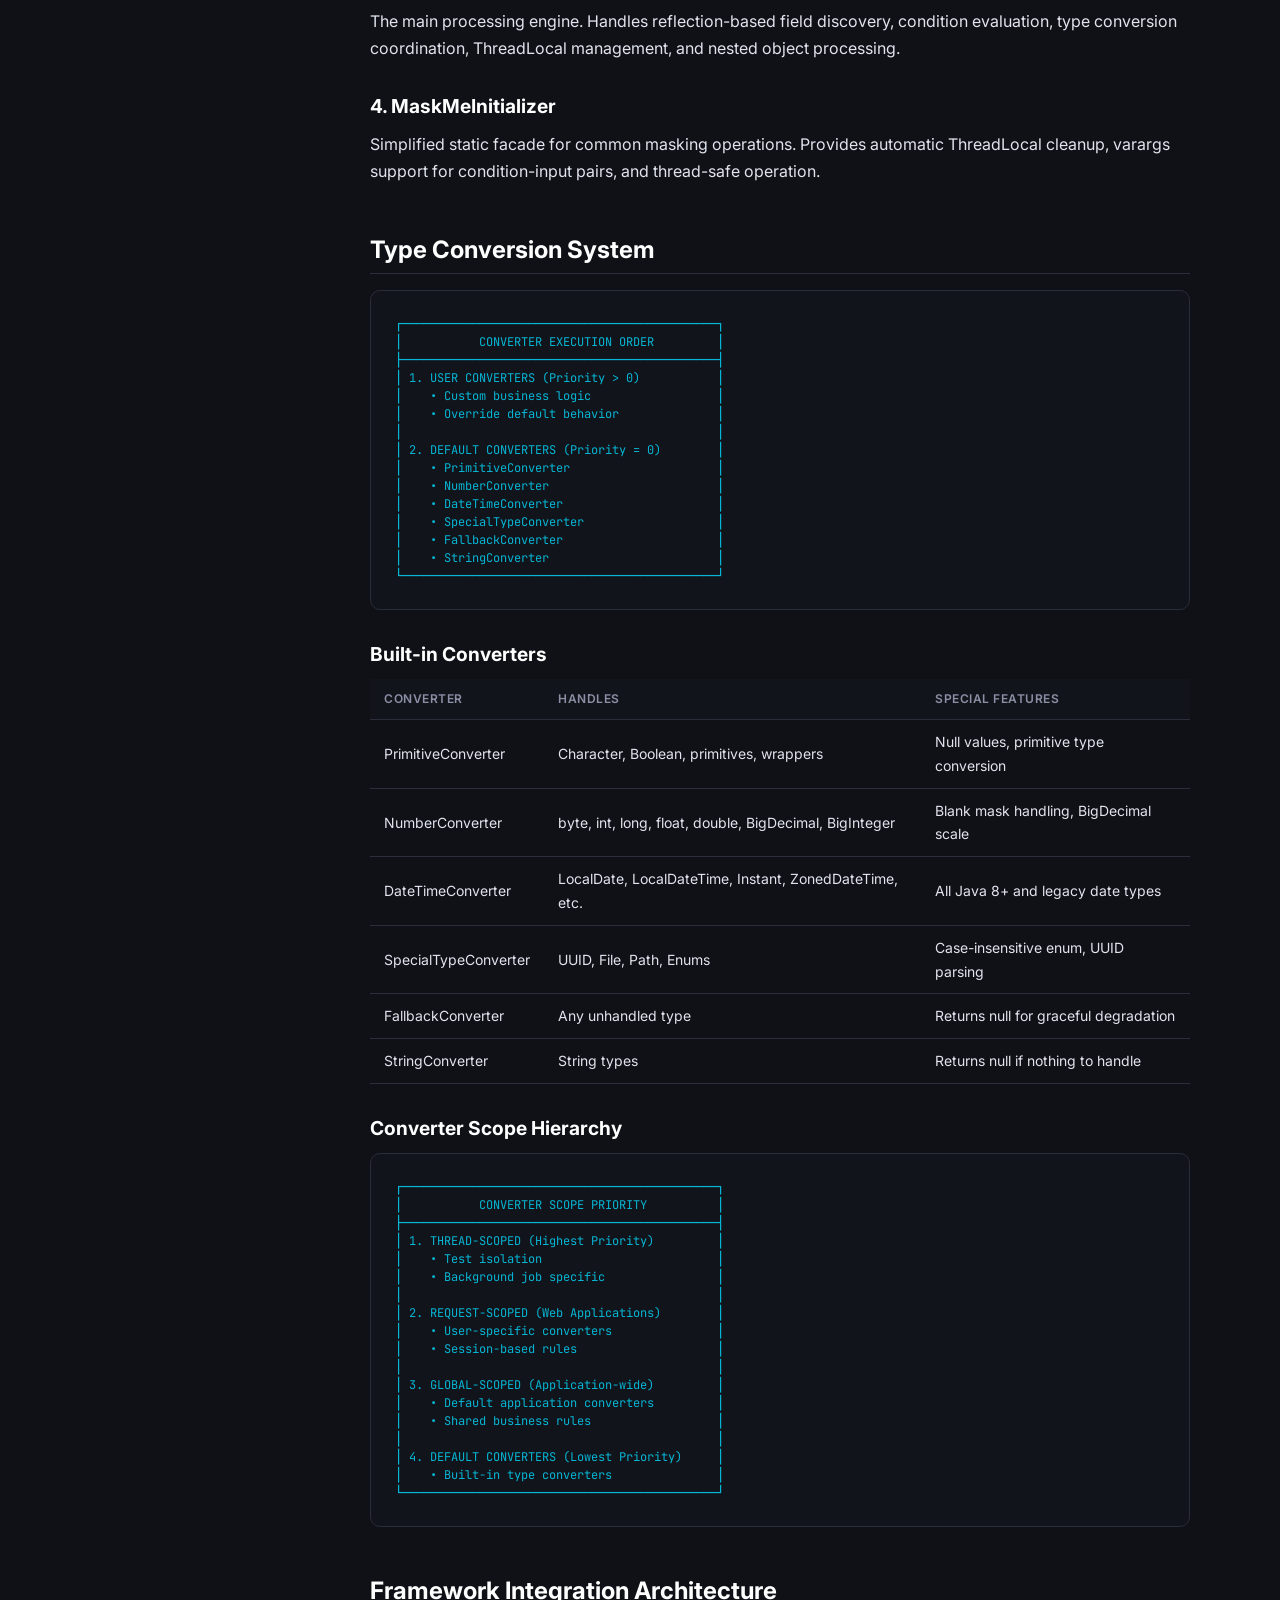
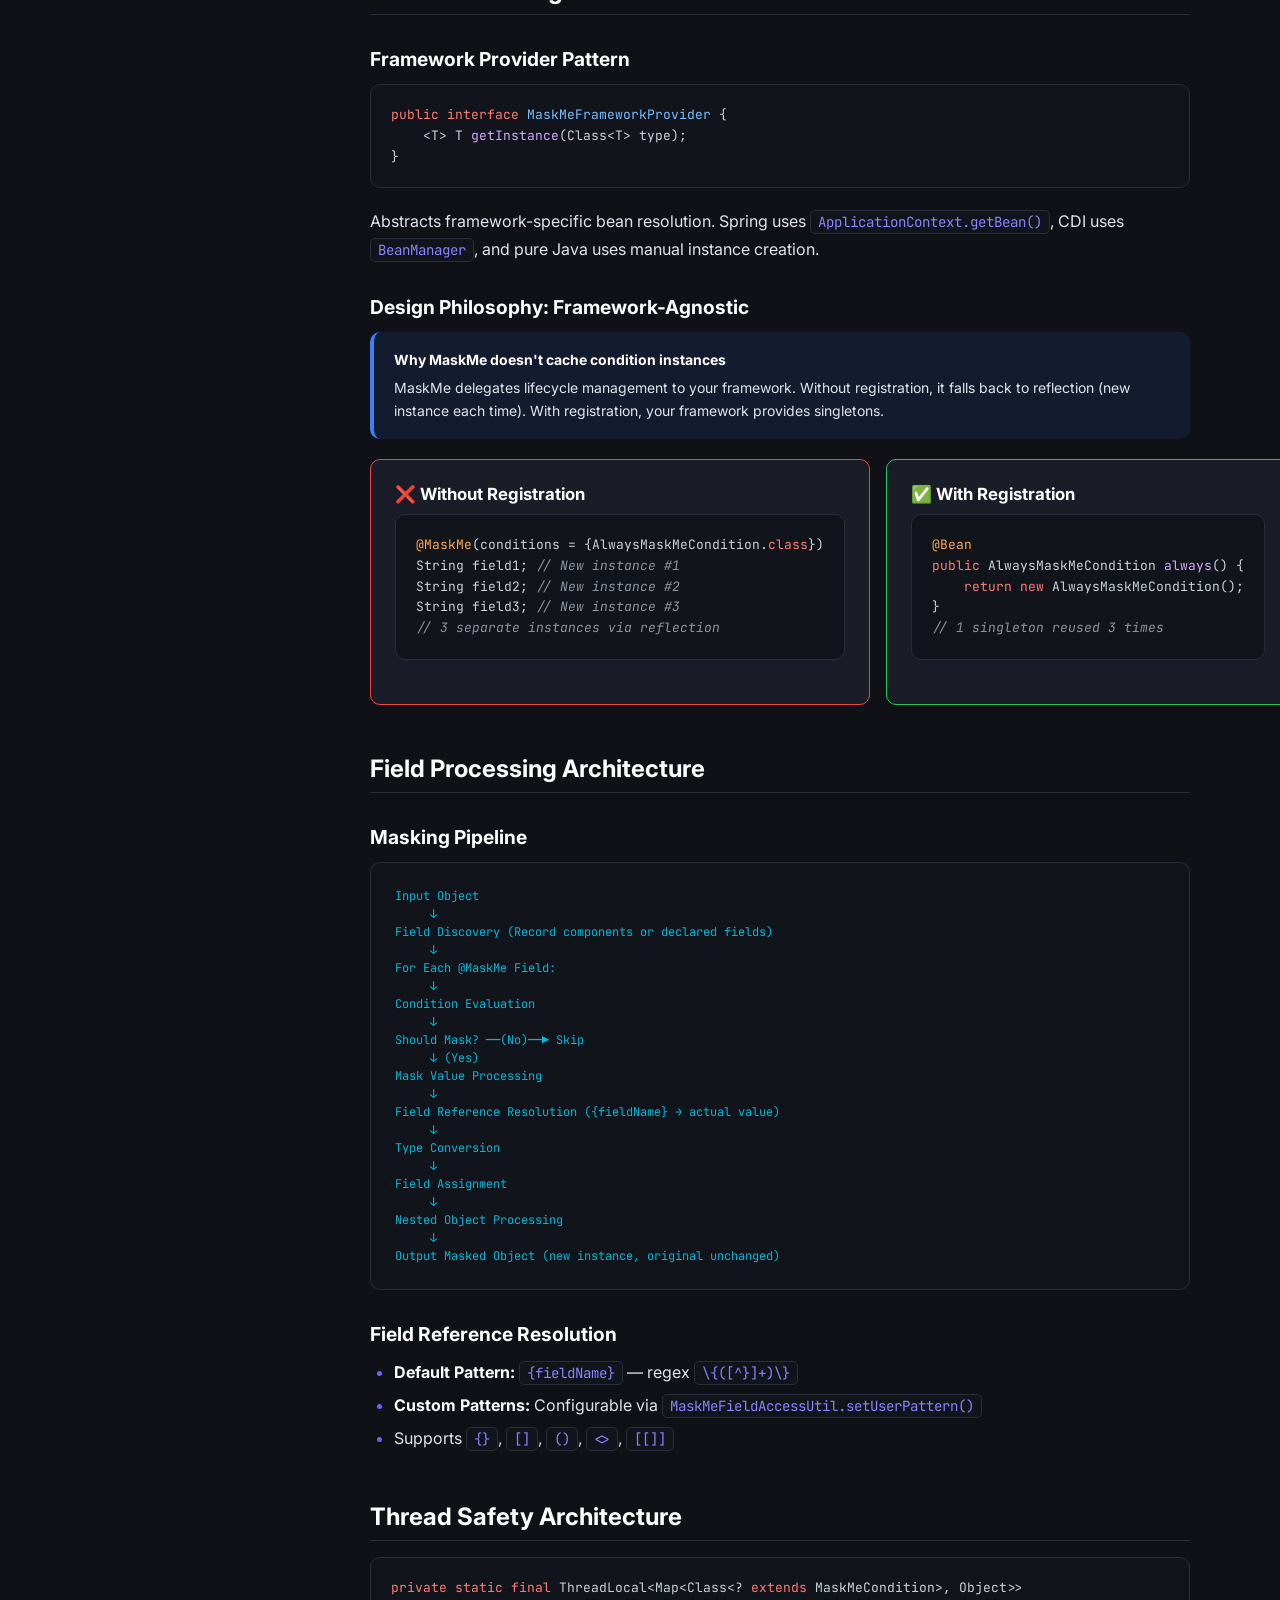
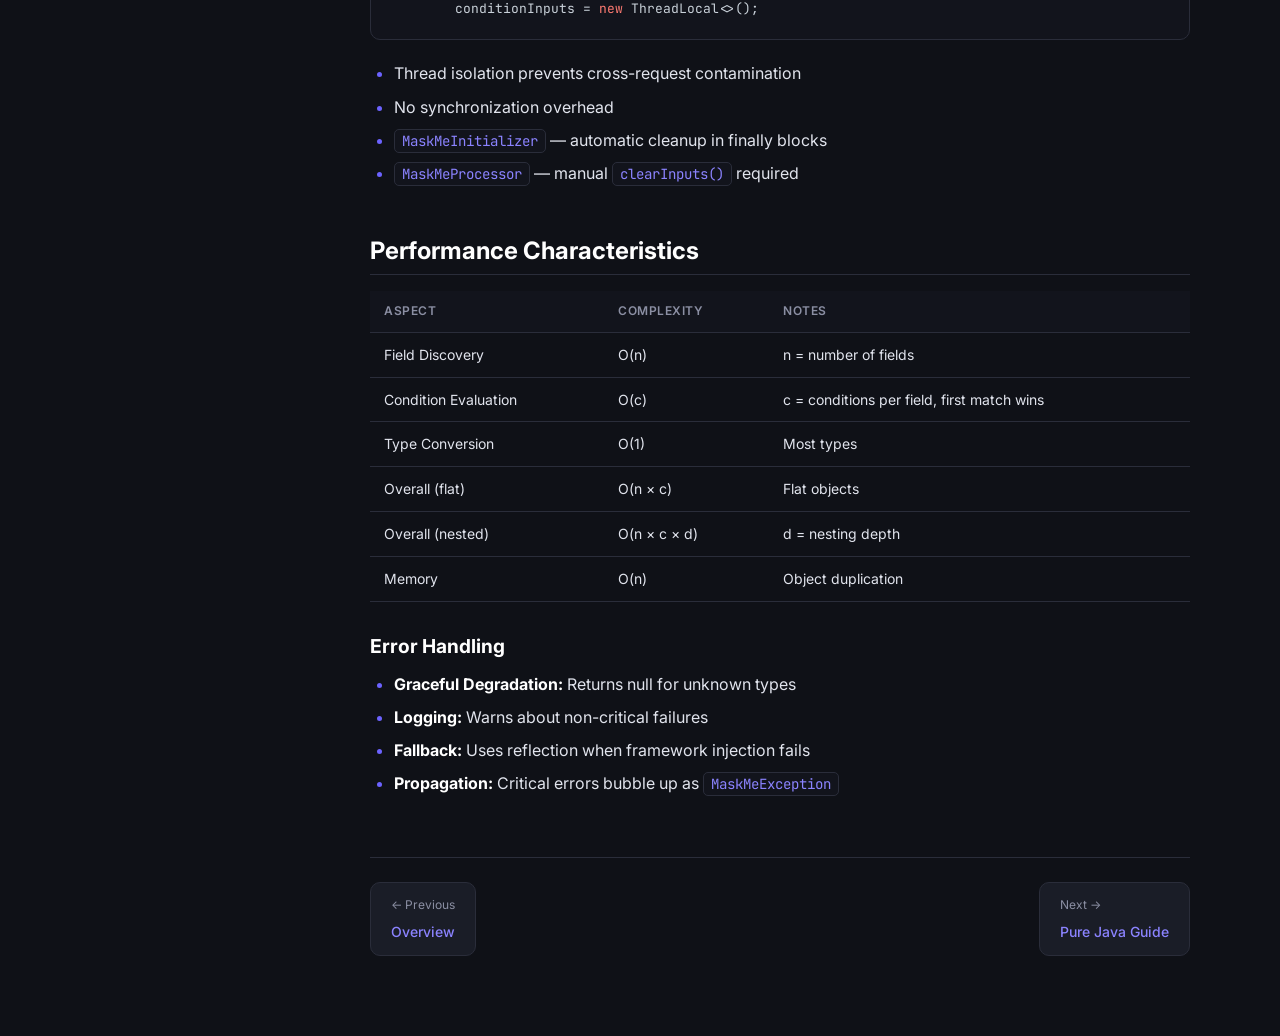
==== commit e9096cf4: "Added configuration section to the HTML page and updated the configuration classes to be clear with " ====
--- a/website/architecture.html
+++ b/website/architecture.html
@@ -30,6 +30,10 @@
         <a href="pure-java.html" class="nav-link"><span class="icon">☕</span> Pure Java</a>
         <a href="spring.html" class="nav-link"><span class="icon">🌱</span> Spring</a>
         <a href="quarkus.html" class="nav-link"><span class="icon">⚡</span> Quarkus</a>
+      </div>
+      <div class="nav-section">
+        <div class="nav-section-title">Configuration</div>
+        <a href="configuration.html" class="nav-link"><span class="icon">⚙️</span> Config Reference</a>
       </div>
       <div class="nav-section">
         <div class="nav-section-title">Advanced</div>
